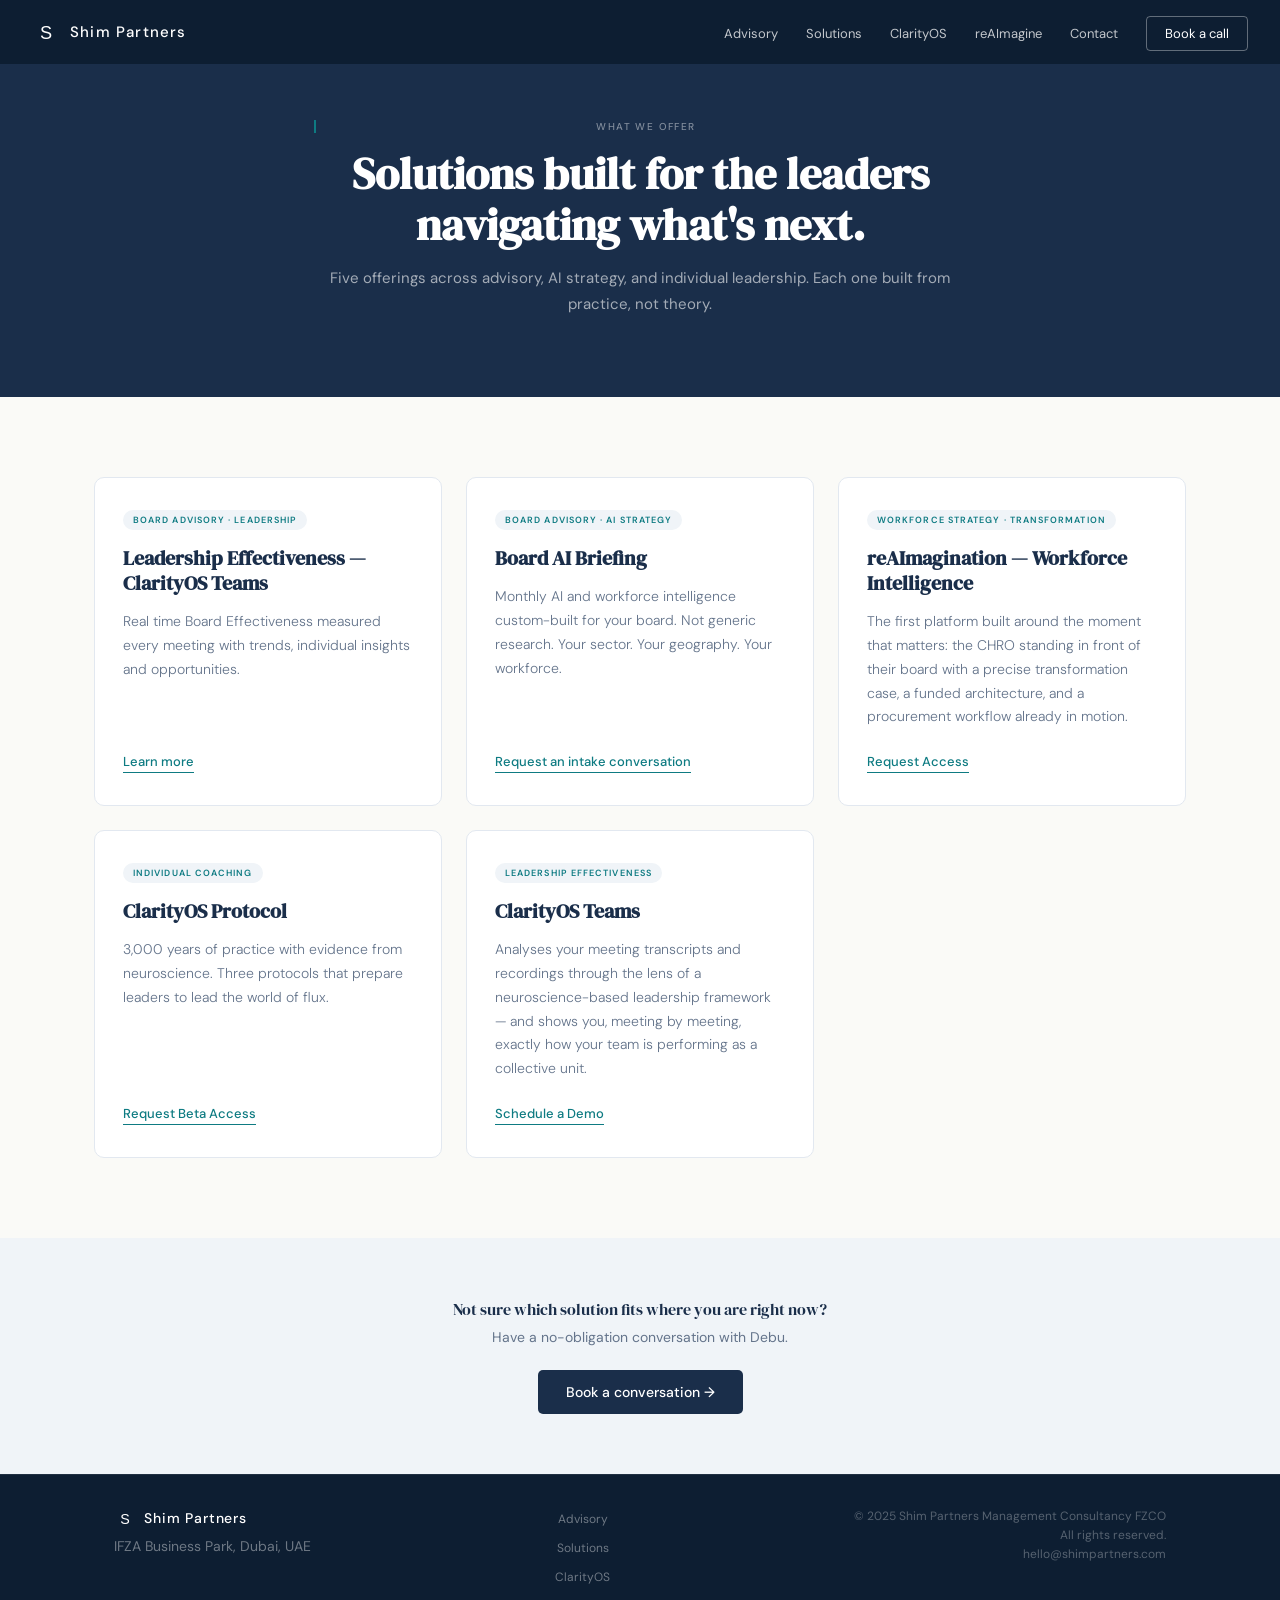
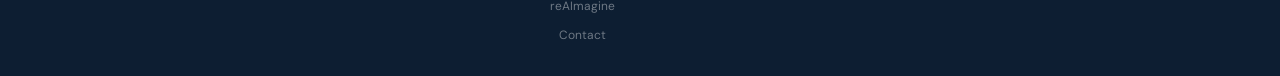
==== solutions.html @ 712d3e9e "Initial build: Shim Partners static website Two-page vanilla HTML/CSS/JS site with split hero animat" ====
<!DOCTYPE html>
<html lang="en">
<head>
  <meta charset="UTF-8">
  <meta name="viewport" content="width=device-width, initial-scale=1.0">
  <title>Solutions | Shim Partners</title>
  <meta name="description" content="Five offerings across advisory, AI strategy, and individual leadership. Each one built from practice, not theory.">
  <meta property="og:title" content="Solutions | Shim Partners">
  <meta property="og:description" content="Five offerings across advisory, AI strategy, and individual leadership. Each one built from practice, not theory.">
  <meta property="og:type" content="website">
  <link rel="icon" type="image/svg+xml" href="assets/favicon.svg">
  <link rel="preconnect" href="https://fonts.googleapis.com">
  <link rel="preconnect" href="https://fonts.gstatic.com" crossorigin>
  <link href="https://fonts.googleapis.com/css2?family=DM+Sans:wght@300;400;500&family=DM+Serif+Display&display=swap" rel="stylesheet">
  <link rel="stylesheet" href="css/base.css">
  <link rel="stylesheet" href="css/components.css">
</head>
<body>

<!-- ── NAV ── -->
<nav class="nav nav--solid">
  <a href="index.html" class="nav__brand">
    <img src="assets/logo.svg" alt="Shim Partners logo">
    <span class="nav__wordmark">Shim Partners</span>
  </a>
  <ul class="nav__links">
    <li><a href="index.html#advisory">Advisory</a></li>
    <li><a href="solutions.html">Solutions</a></li>
    <li><a href="https://clarity-os.co" target="_blank" rel="noopener noreferrer">ClarityOS</a></li>
    <li><a href="https://reimagine.work" target="_blank" rel="noopener noreferrer">reAImagine</a></li>
    <li><a href="index.html#contact">Contact</a></li>
    <li><a href="mailto:hello@shimpartners.com" class="nav__cta">Book a call</a></li>
  </ul>
  <button class="nav__hamburger" aria-label="Open menu">
    <span></span><span></span><span></span>
  </button>
</nav>

<!-- Mobile overlay -->
<div class="nav__overlay">
  <button class="nav__close" aria-label="Close menu">&times;</button>
  <a href="index.html#advisory">Advisory</a>
  <a href="solutions.html">Solutions</a>
  <a href="https://clarity-os.co" target="_blank" rel="noopener noreferrer">ClarityOS</a>
  <a href="https://reimagine.work" target="_blank" rel="noopener noreferrer">reAImagine</a>
  <a href="index.html#contact">Contact</a>
  <a href="mailto:hello@shimpartners.com">Book a call</a>
</div>

<!-- ── SOLUTIONS HERO ── -->
<section class="solutions-hero">
  <div class="container--narrow">
    <p class="eyebrow eyebrow--teal" style="color: rgba(255,255,255,0.45); border-left: 2px solid var(--teal); padding-left: 10px;">What We Offer</p>
    <h1>Solutions built for the leaders navigating what's next.</h1>
    <p class="solutions-hero__sub">Five offerings across advisory, AI strategy, and individual leadership. Each one built from practice, not theory.</p>
  </div>
</section>

<!-- ── SOLUTIONS GRID ── -->
<section class="solutions-grid">
  <div class="container--wide">
    <div class="solutions-grid__cards">

      <div class="solution-card">
        <span class="solution-card__badge">Board Advisory &middot; Leadership</span>
        <h3>Leadership Effectiveness — ClarityOS Teams</h3>
        <p class="solution-card__desc">Real time Board Effectiveness measured every meeting with trends, individual insights and opportunities.</p>
        <a href="#" class="solution-card__cta">Learn more</a>
      </div>

      <div class="solution-card">
        <span class="solution-card__badge">Board Advisory &middot; AI Strategy</span>
        <h3>Board AI Briefing</h3>
        <p class="solution-card__desc">Monthly AI and workforce intelligence custom-built for your board. Not generic research. Your sector. Your geography. Your workforce.</p>
        <a href="#" class="solution-card__cta">Request an intake conversation</a>
      </div>

      <div class="solution-card">
        <span class="solution-card__badge">Workforce Strategy &middot; Transformation</span>
        <h3>reAImagination — Workforce Intelligence</h3>
        <p class="solution-card__desc">The first platform built around the moment that matters: the CHRO standing in front of their board with a precise transformation case, a funded architecture, and a procurement workflow already in motion.</p>
        <a href="#" class="solution-card__cta">Request Access</a>
      </div>

      <div class="solution-card">
        <span class="solution-card__badge">Individual Coaching</span>
        <h3>ClarityOS Protocol</h3>
        <p class="solution-card__desc">3,000 years of practice with evidence from neuroscience. Three protocols that prepare leaders to lead the world of flux.</p>
        <a href="#" class="solution-card__cta">Request Beta Access</a>
      </div>

      <div class="solution-card">
        <span class="solution-card__badge">Leadership Effectiveness</span>
        <h3>ClarityOS Teams</h3>
        <p class="solution-card__desc">Analyses your meeting transcripts and recordings through the lens of a neuroscience-based leadership framework — and shows you, meeting by meeting, exactly how your team is performing as a collective unit.</p>
        <a href="#" class="solution-card__cta">Schedule a Demo</a>
      </div>

    </div>
  </div>
</section>

<!-- ── CTA STRIP ── -->
<section class="cta-strip">
  <div class="container--narrow">
    <p class="cta-strip__title">Not sure which solution fits where you are right now?</p>
    <p class="cta-strip__sub">Have a no-obligation conversation with Debu.</p>
    <a href="mailto:hello@shimpartners.com" class="cta-strip__btn">Book a conversation &rarr;</a>
  </div>
</section>

<!-- ── FOOTER ── -->
<footer class="footer">
  <div class="container">
    <div class="footer__row">
      <div>
        <div class="footer__brand">
          <img src="assets/logo.svg" alt="Shim Partners">
          <span>Shim Partners</span>
        </div>
        <p class="footer__address">IFZA Business Park, Dubai, UAE</p>
      </div>
      <ul class="footer__nav">
        <li><a href="index.html#advisory">Advisory</a></li>
        <li><a href="solutions.html">Solutions</a></li>
        <li><a href="https://clarity-os.co" target="_blank" rel="noopener noreferrer">ClarityOS</a></li>
        <li><a href="https://reimagine.work" target="_blank" rel="noopener noreferrer">reAImagine</a></li>
        <li><a href="index.html#contact">Contact</a></li>
      </ul>
      <div class="footer__legal">
        <p>&copy; 2025 Shim Partners Management Consultancy FZCO</p>
        <p>All rights reserved.</p>
        <p><a href="mailto:hello@shimpartners.com">hello@shimpartners.com</a></p>
      </div>
    </div>
  </div>
</footer>

<script src="js/main.js"></script>
</body>
</html>
---- css/base.css ----
/* ── Reset & Custom Properties ── */
*, *::before, *::after {
  margin: 0;
  padding: 0;
  box-sizing: border-box;
}

:root {
  --navy:        #1A2E4A;
  --navy-deep:   #0D1E32;
  --teal:        #0E7B82;
  --teal-deep:   #0A5F65;
  --ivory:       #FAFAF7;
  --silver:      #F0F4F8;
  --mid:         #64748B;
  --border:      #E2E8F0;
  --white:       #FFFFFF;

  --font-display: 'DM Serif Display', serif;
  --font-body:    'DM Sans', sans-serif;
}

html {
  scroll-behavior: smooth;
}

body {
  font-family: var(--font-body);
  background: var(--ivory);
  color: var(--mid);
  -webkit-font-smoothing: antialiased;
  -moz-osx-font-smoothing: grayscale;
}

img, svg { display: block; max-width: 100%; }
a { text-decoration: none; color: inherit; }
button { font-family: var(--font-body); cursor: pointer; }
input, textarea { font-family: var(--font-body); }

/* ── Container ── */
.container {
  max-width: 1100px;
  margin: 0 auto;
  padding: 0 24px;
}

.container--wide {
  max-width: 1140px;
  margin: 0 auto;
  padding: 0 24px;
}

.container--narrow {
  max-width: 800px;
  margin: 0 auto;
  padding: 0 24px;
}

/* ── Eyebrow ── */
.eyebrow {
  font-size: 10px;
  font-weight: 500;
  letter-spacing: 0.16em;
  text-transform: uppercase;
}

.eyebrow--teal {
  color: var(--teal);
  letter-spacing: 0.14em;
  margin-bottom: 16px;
}

.eyebrow--light {
  color: rgba(255,255,255,0.45);
  border-left: 2px solid var(--teal);
  padding-left: 10px;
}

.eyebrow--light-alt {
  color: rgba(255,255,255,0.45);
  border-left: 2px solid rgba(255,255,255,0.4);
  padding-left: 10px;
}

/* ── Typography ── */
h1, h2 {
  font-family: var(--font-display);
  color: var(--navy);
  line-height: 1.2;
}

h1 { font-size: clamp(28px, 3.5vw, 44px); line-height: 1.15; }
h2 { font-size: clamp(24px, 2.8vw, 38px); }

/* ── Link styles ── */
.link-teal {
  color: var(--teal);
  font-weight: 500;
  font-size: 14px;
  display: inline-block;
}
.link-teal:hover { text-decoration: underline; }
---- css/components.css ----
/* ══════════════════════════════════════
   NAVIGATION
   ══════════════════════════════════════ */
.nav {
  position: fixed;
  top: 0;
  left: 0;
  width: 100%;
  z-index: 100;
  padding: 0 32px;
  height: 64px;
  display: flex;
  align-items: center;
  justify-content: space-between;
  transition: background 300ms ease;
}

.nav--transparent { background: transparent; }
.nav--solid { background: var(--navy-deep); }

.nav__brand {
  display: flex;
  align-items: center;
  gap: 10px;
}

.nav__brand img { width: 28px; height: 28px; }

.nav__wordmark {
  color: var(--white);
  font-family: var(--font-body);
  font-weight: 500;
  font-size: 15px;
  letter-spacing: 0.08em;
}

.nav__links {
  display: flex;
  align-items: center;
  gap: 28px;
  list-style: none;
}

.nav__links a {
  color: var(--white);
  font-size: 13px;
  font-weight: 400;
  opacity: 0.75;
  transition: opacity 200ms ease;
}
.nav__links a:hover { opacity: 1; }

.nav__cta {
  border: 1px solid rgba(255,255,255,0.35);
  color: var(--white) !important;
  border-radius: 4px;
  padding: 8px 18px;
  font-size: 13px;
  font-weight: 400;
  opacity: 1 !important;
  transition: background 200ms ease, opacity 200ms ease;
}
.nav__cta:hover { background: rgba(255,255,255,0.12); }

/* Hamburger */
.nav__hamburger {
  display: none;
  flex-direction: column;
  gap: 5px;
  background: none;
  border: none;
  cursor: pointer;
  padding: 4px;
}
.nav__hamburger span {
  display: block;
  width: 24px;
  height: 2px;
  background: var(--white);
  border-radius: 1px;
  transition: transform 300ms ease, opacity 300ms ease;
}

/* Mobile overlay */
.nav__overlay {
  display: none;
  position: fixed;
  inset: 0;
  background: var(--navy-deep);
  z-index: 99;
  flex-direction: column;
  align-items: center;
  justify-content: center;
  gap: 28px;
}
.nav__overlay.is-open { display: flex; }

.nav__overlay a {
  color: var(--white);
  font-size: 20px;
  font-weight: 400;
  opacity: 0.8;
  transition: opacity 200ms ease;
}
.nav__overlay a:hover { opacity: 1; }

.nav__close {
  position: absolute;
  top: 20px;
  right: 28px;
  background: none;
  border: none;
  color: var(--white);
  font-size: 32px;
  cursor: pointer;
  line-height: 1;
}


/* ══════════════════════════════════════
   SPLIT HERO
   ══════════════════════════════════════ */
.hero {
  display: flex;
  min-height: 100vh;
  overflow: hidden;
}

.hero__panel {
  flex: 1;
  display: flex;
  align-items: center;
  justify-content: center;
  padding: 80px 40px;
  will-change: transform;
  opacity: 0;
}

.hero__panel--left {
  background: var(--navy);
  transform: translateX(-100%);
}

.hero__panel--right {
  background: var(--teal-deep);
  transform: translateX(100%);
}

.hero__panel.animate-in {
  opacity: 1;
  transform: translateX(0);
  transition: transform 850ms cubic-bezier(0.22, 1, 0.36, 1),
              opacity 600ms ease;
}

/* Remove will-change after animation */
.hero__panel.animation-done { will-change: auto; }

.hero__content {
  max-width: 480px;
}

.hero__content .eyebrow,
.hero__content h1,
.hero__content .hero__sub,
.hero__content .hero__cta {
  opacity: 0;
  transform: translateY(12px);
}

.hero__content.stagger .eyebrow {
  animation: fadeUp 500ms ease forwards;
  animation-delay: 400ms;
}
.hero__content.stagger h1 {
  animation: fadeUp 500ms ease forwards;
  animation-delay: 520ms;
}
.hero__content.stagger .hero__sub {
  animation: fadeUp 500ms ease forwards;
  animation-delay: 640ms;
}
.hero__content.stagger .hero__cta {
  animation: fadeUp 500ms ease forwards;
  animation-delay: 760ms;
}

@keyframes fadeUp {
  to {
    opacity: 1;
    transform: translateY(0);
  }
}

.hero h1 {
  color: var(--white);
  margin-top: 20px;
}

.hero__sub {
  font-weight: 300;
  font-size: 15px;
  color: rgba(255,255,255,0.65);
  line-height: 1.7;
  max-width: 400px;
  margin-top: 16px;
}

.hero__cta {
  display: inline-block;
  margin-top: 32px;
  padding: 13px 26px;
  border-radius: 5px;
  font-size: 14px;
  font-weight: 500;
  color: var(--white);
  transition: background 200ms ease;
}

.hero__cta--primary {
  background: var(--teal);
}
.hero__cta--primary:hover { background: var(--teal-deep); }

.hero__cta--ghost {
  background: rgba(255,255,255,0.15);
  border: 1px solid rgba(255,255,255,0.3);
}
.hero__cta--ghost:hover { background: rgba(255,255,255,0.25); }


/* ══════════════════════════════════════
   VENTURES BAR
   ══════════════════════════════════════ */
.ventures {
  background: var(--navy-deep);
  padding: 28px 0;
}

.ventures__row {
  display: flex;
  justify-content: center;
  gap: 32px;
  flex-wrap: wrap;
}

.ventures__pill {
  border: 1px solid rgba(255,255,255,0.12);
  border-radius: 4px;
  padding: 10px 20px;
  background: rgba(255,255,255,0.04);
  transition: all 200ms ease;
  display: block;
}
.ventures__pill:hover {
  background: rgba(255,255,255,0.09);
  border-color: rgba(255,255,255,0.25);
}

.ventures__tag {
  font-size: 9px;
  text-transform: uppercase;
  letter-spacing: 0.1em;
  color: var(--teal);
  font-weight: 500;
  margin-bottom: 4px;
}

.ventures__name {
  font-size: 13px;
  color: var(--white);
  font-weight: 500;
}


/* ══════════════════════════════════════
   ADVISORY SECTION
   ══════════════════════════════════════ */
.advisory {
  background: var(--ivory);
  padding: 100px 0;
}

.advisory__grid {
  display: grid;
  grid-template-columns: 55% 45%;
  gap: 80px;
  align-items: start;
}

.advisory__body p {
  font-size: 15px;
  color: var(--mid);
  line-height: 1.75;
  margin-top: 20px;
}

.advisory__cta {
  margin-top: 32px;
}

/* Credential tiles */
.credentials { display: flex; flex-direction: column; gap: 12px; }

.credential-tile {
  background: var(--white);
  border: 1px solid var(--border);
  border-left: 4px solid var(--teal);
  border-radius: 0 6px 6px 0;
  padding: 18px 20px;
}

.credential-tile__number {
  font-family: var(--font-display);
  font-size: 28px;
  color: var(--navy);
  line-height: 1;
  margin-bottom: 6px;
}

.credential-tile__label {
  font-size: 13px;
  color: var(--mid);
  line-height: 1.5;
}


/* ══════════════════════════════════════
   ABOUT / DEBU
   ══════════════════════════════════════ */
.about {
  background: var(--silver);
  padding: 80px 0;
  text-align: center;
}

.about__avatar {
  width: 64px;
  height: 64px;
  border-radius: 50%;
  background: var(--navy);
  color: var(--white);
  font-family: var(--font-body);
  font-size: 20px;
  font-weight: 500;
  display: flex;
  align-items: center;
  justify-content: center;
  margin: 0 auto 24px;
}

.about__quote {
  font-family: var(--font-display);
  font-size: clamp(18px, 2.2vw, 26px);
  color: var(--navy);
  line-height: 1.4;
  font-style: italic;
  max-width: 620px;
  margin: 20px auto;
}

.about__attribution {
  font-size: 12px;
  color: var(--mid);
  letter-spacing: 0.04em;
}

.about__link {
  margin-top: 24px;
}


/* ══════════════════════════════════════
   CONTACT
   ══════════════════════════════════════ */
.contact {
  background: var(--navy);
  padding: 100px 0;
}

.contact__grid {
  display: grid;
  grid-template-columns: 1fr 1fr;
  gap: 80px;
  align-items: start;
}

.contact h2 {
  color: var(--white);
  font-size: clamp(22px, 2.5vw, 36px);
}

.contact__sub {
  font-size: 14px;
  color: rgba(255,255,255,0.6);
  line-height: 1.7;
  margin-top: 16px;
}

.contact__note {
  font-size: 12px;
  color: var(--teal);
  margin-top: 20px;
}

.contact__form input,
.contact__form textarea {
  width: 100%;
  background: rgba(255,255,255,0.06);
  border: 1px solid rgba(255,255,255,0.15);
  border-radius: 4px;
  padding: 11px 14px;
  color: var(--white);
  font-size: 14px;
  margin-bottom: 12px;
  outline: none;
  transition: border-color 200ms ease;
}
.contact__form input::placeholder,
.contact__form textarea::placeholder {
  color: rgba(255,255,255,0.35);
}
.contact__form input:focus,
.contact__form textarea:focus {
  border-color: var(--teal);
}

.contact__form textarea { resize: vertical; }

.contact__submit {
  background: var(--teal);
  color: var(--white);
  width: 100%;
  padding: 13px;
  border-radius: 5px;
  border: none;
  font-size: 14px;
  font-weight: 500;
  transition: background 200ms ease;
}
.contact__submit:hover { background: var(--teal-deep); }

.contact__thanks {
  text-align: center;
  color: var(--white);
  font-family: var(--font-display);
  font-size: 18px;
}


/* ══════════════════════════════════════
   FOOTER
   ══════════════════════════════════════ */
.footer {
  background: var(--navy-deep);
  padding: 32px 0;
  border-top: 1px solid rgba(255,255,255,0.08);
}

.footer__row {
  display: flex;
  align-items: flex-start;
  justify-content: space-between;
}

.footer__brand {
  display: flex;
  align-items: center;
  gap: 8px;
  margin-bottom: 8px;
}

.footer__brand img { width: 22px; height: 22px; }
.footer__brand span {
  color: var(--white);
  font-size: 14px;
  font-weight: 500;
  letter-spacing: 0.06em;
}

.footer__address {
  font-size: 14px;
  color: rgba(255,255,255,0.4);
}

.footer__nav {
  display: flex;
  flex-direction: column;
  gap: 8px;
  align-items: center;
  list-style: none;
}

.footer__nav a {
  font-size: 12px;
  color: rgba(255,255,255,0.4);
  transition: color 200ms ease;
}
.footer__nav a:hover { color: rgba(255,255,255,0.8); }

.footer__legal {
  text-align: right;
}

.footer__legal p {
  font-size: 12px;
  color: rgba(255,255,255,0.3);
  line-height: 1.6;
}

.footer__legal a {
  color: rgba(255,255,255,0.3);
  transition: color 200ms ease;
}
.footer__legal a:hover { color: var(--teal); }


/* ══════════════════════════════════════
   SOLUTIONS PAGE — HERO
   ══════════════════════════════════════ */
.solutions-hero {
  background: var(--navy);
  padding: 120px 0 80px;
  text-align: center;
}

.solutions-hero .container--narrow { max-width: 700px; }

.solutions-hero h1 {
  color: var(--white);
}

.solutions-hero__sub {
  font-size: 15px;
  color: rgba(255,255,255,0.6);
  line-height: 1.7;
  margin-top: 16px;
}


/* ══════════════════════════════════════
   SOLUTIONS GRID
   ══════════════════════════════════════ */
.solutions-grid {
  background: var(--ivory);
  padding: 80px 0;
}

.solutions-grid__cards {
  display: grid;
  grid-template-columns: repeat(3, 1fr);
  gap: 24px;
}

.solution-card {
  background: var(--white);
  border: 1px solid var(--border);
  border-radius: 10px;
  padding: 32px 28px;
  display: flex;
  flex-direction: column;
  position: relative;
  transition: box-shadow 250ms ease, transform 250ms ease;
}
.solution-card:hover {
  transform: translateY(-4px);
  box-shadow: 0 12px 32px rgba(26,46,74,0.10);
}

.solution-card__badge {
  display: inline-block;
  background: var(--silver);
  color: var(--teal);
  font-size: 9px;
  text-transform: uppercase;
  font-weight: 600;
  letter-spacing: 0.12em;
  padding: 4px 10px;
  border-radius: 20px;
  margin-bottom: 16px;
  align-self: flex-start;
}

.solution-card h3 {
  font-family: var(--font-display);
  font-size: 20px;
  color: var(--navy);
  line-height: 1.25;
  margin-bottom: 14px;
}

.solution-card__desc {
  font-weight: 300;
  font-size: 14px;
  color: var(--mid);
  line-height: 1.7;
  flex-grow: 1;
}

.solution-card__cta {
  display: inline-block;
  margin-top: 24px;
  font-size: 13px;
  font-weight: 500;
  color: var(--teal);
  padding-bottom: 2px;
  border-bottom: 1.5px solid var(--teal);
  align-self: flex-start;
  transition: color 200ms ease, border-color 200ms ease;
}
.solution-card__cta:hover {
  color: var(--navy);
  border-color: var(--navy);
}


/* ══════════════════════════════════════
   CTA STRIP
   ══════════════════════════════════════ */
.cta-strip {
  background: var(--silver);
  padding: 60px 0;
  text-align: center;
}

.cta-strip__title {
  font-family: var(--font-display);
  font-size: 16px;
  color: var(--navy);
}

.cta-strip__sub {
  font-size: 14px;
  color: var(--mid);
  margin-top: 8px;
}

.cta-strip__btn {
  display: inline-block;
  margin-top: 24px;
  background: var(--navy);
  color: var(--white);
  padding: 13px 28px;
  border-radius: 5px;
  font-size: 14px;
  font-weight: 500;
  transition: background 200ms ease;
}
.cta-strip__btn:hover { background: var(--navy-deep); }


/* ══════════════════════════════════════
   RESPONSIVE
   ══════════════════════════════════════ */
@media (max-width: 1023px) {
  .solutions-grid__cards {
    grid-template-columns: repeat(2, 1fr);
  }
}

@media (max-width: 767px) {
  /* Nav */
  .nav__links { display: none; }
  .nav__hamburger { display: flex; }
  .nav { padding: 0 20px; }

  /* Hero */
  .hero {
    flex-direction: column;
  }
  .hero__panel {
    flex: none;
    width: 100%;
    min-height: 75vh;
    padding: 80px 24px 60px;
  }
  .hero__panel--left {
    transform: translateY(-100%);
  }
  .hero__panel--right {
    transform: translateY(100%);
  }
  .hero__panel.animate-in {
    transform: translateY(0);
  }

  /* Ventures */
  .ventures__row {
    gap: 12px;
    justify-content: center;
  }
  .ventures__pill {
    flex: 1 1 calc(50% - 12px);
    min-width: 140px;
  }

  /* Advisory */
  .advisory { padding: 60px 0; }
  .advisory__grid {
    grid-template-columns: 1fr;
    gap: 40px;
  }

  /* About */
  .about { padding: 48px 0; }

  /* Contact */
  .contact { padding: 60px 0; }
  .contact__grid {
    grid-template-columns: 1fr;
    gap: 40px;
  }

  /* Footer */
  .footer__row {
    flex-direction: column;
    gap: 24px;
    align-items: center;
    text-align: center;
  }
  .footer__legal { text-align: center; }

  /* Solutions grid */
  .solutions-grid__cards {
    grid-template-columns: 1fr;
  }
  .solutions-hero { padding: 100px 0 60px; }
  .solutions-grid { padding: 48px 0; }
  .cta-strip { padding: 40px 0; }
}
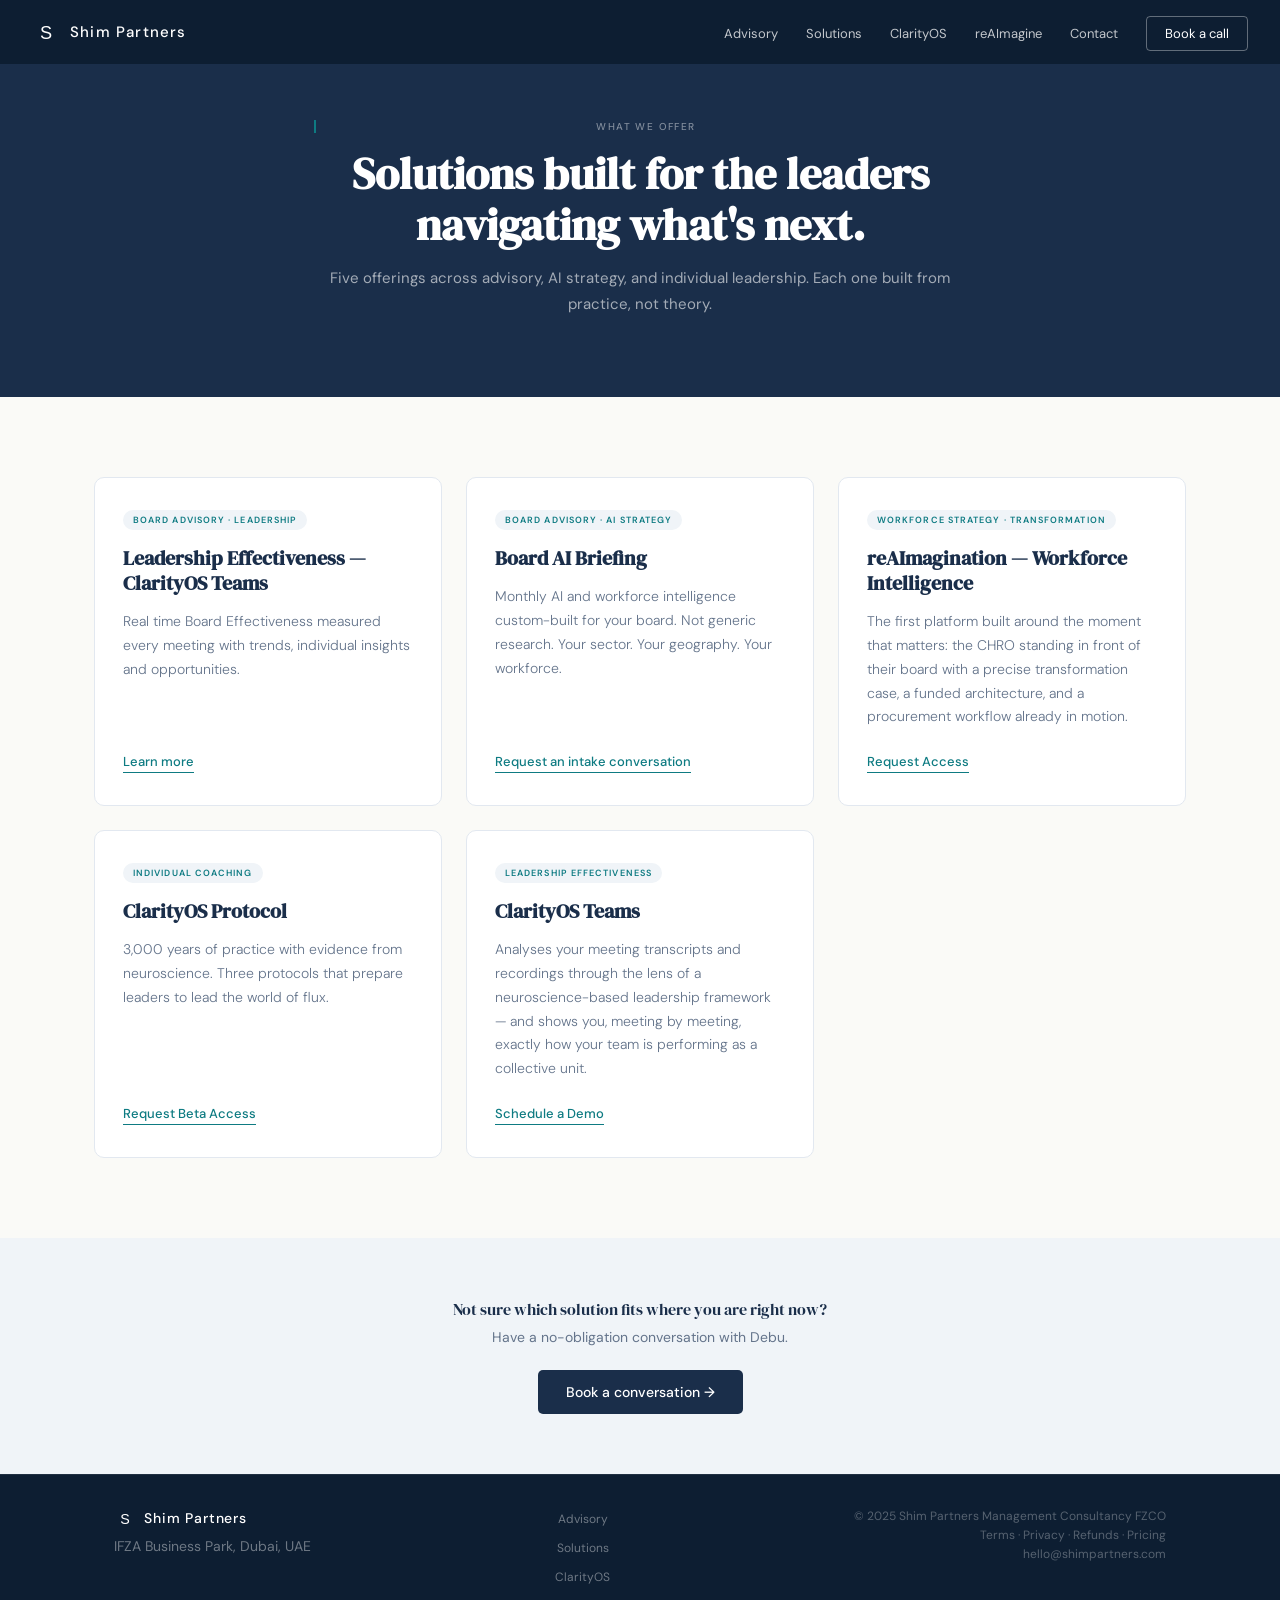
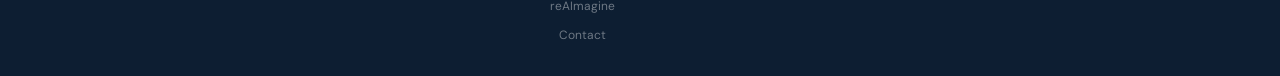
==== commit 59f1ad42: "Add Terms, Privacy Policy, Refund Policy, and Pricing pages Content sourced from SP_Terms_and_Condit" ====
--- a/solutions.html
+++ b/solutions.html
@@ -27,7 +27,7 @@
     <li><a href="index.html#advisory">Advisory</a></li>
     <li><a href="solutions.html">Solutions</a></li>
     <li><a href="https://clarity-os.co" target="_blank" rel="noopener noreferrer">ClarityOS</a></li>
-    <li><a href="https://reimagine.work" target="_blank" rel="noopener noreferrer">reAImagine</a></li>
+    <li><a href="https://reaimagine.work" target="_blank" rel="noopener noreferrer">reAImagine</a></li>
     <li><a href="index.html#contact">Contact</a></li>
     <li><a href="mailto:hello@shimpartners.com" class="nav__cta">Book a call</a></li>
   </ul>
@@ -42,7 +42,7 @@
   <a href="index.html#advisory">Advisory</a>
   <a href="solutions.html">Solutions</a>
   <a href="https://clarity-os.co" target="_blank" rel="noopener noreferrer">ClarityOS</a>
-  <a href="https://reimagine.work" target="_blank" rel="noopener noreferrer">reAImagine</a>
+  <a href="https://reaimagine.work" target="_blank" rel="noopener noreferrer">reAImagine</a>
   <a href="index.html#contact">Contact</a>
   <a href="mailto:hello@shimpartners.com">Book a call</a>
 </div>
@@ -124,12 +124,12 @@
         <li><a href="index.html#advisory">Advisory</a></li>
         <li><a href="solutions.html">Solutions</a></li>
         <li><a href="https://clarity-os.co" target="_blank" rel="noopener noreferrer">ClarityOS</a></li>
-        <li><a href="https://reimagine.work" target="_blank" rel="noopener noreferrer">reAImagine</a></li>
+        <li><a href="https://reaimagine.work" target="_blank" rel="noopener noreferrer">reAImagine</a></li>
         <li><a href="index.html#contact">Contact</a></li>
       </ul>
       <div class="footer__legal">
         <p>&copy; 2025 Shim Partners Management Consultancy FZCO</p>
-        <p>All rights reserved.</p>
+        <p><a href="terms.html">Terms</a> &middot; <a href="privacy-policy.html">Privacy</a> &middot; <a href="refund-policy.html">Refunds</a> &middot; <a href="pricing.html">Pricing</a></p>
         <p><a href="mailto:hello@shimpartners.com">hello@shimpartners.com</a></p>
       </div>
     </div>
--- a/css/components.css
+++ b/css/components.css
@@ -727,4 +727,233 @@
   .solutions-hero { padding: 100px 0 60px; }
   .solutions-grid { padding: 48px 0; }
   .cta-strip { padding: 40px 0; }
-}
+
+  /* Legal pages */
+  .legal-hero { padding: 100px 0 40px; }
+  .legal { padding: 48px 0; }
+  .legal__summary { grid-template-columns: 1fr; }
+}
+
+
+/* ══════════════════════════════════════
+   LEGAL / POLICY PAGES
+   ══════════════════════════════════════ */
+.legal-hero {
+  background: var(--navy);
+  padding: 120px 0 56px;
+}
+
+.legal-hero h1 {
+  color: var(--white);
+}
+
+.legal-hero__sub {
+  font-size: 14px;
+  color: rgba(255,255,255,0.5);
+  margin-top: 10px;
+}
+
+.legal {
+  background: var(--ivory);
+  padding: 64px 0;
+}
+
+.legal h2 {
+  font-size: clamp(18px, 2vw, 24px);
+  margin-top: 40px;
+  margin-bottom: 12px;
+}
+
+.legal h2:first-child {
+  margin-top: 0;
+}
+
+.legal h3 {
+  font-family: var(--font-display);
+  font-size: 16px;
+  color: var(--navy);
+  margin-top: 24px;
+  margin-bottom: 8px;
+}
+
+.legal p {
+  font-size: 14px;
+  color: var(--mid);
+  line-height: 1.75;
+  margin-top: 10px;
+}
+
+.legal ul {
+  list-style: none;
+  padding: 0;
+  margin: 10px 0 0;
+}
+
+.legal ul li {
+  font-size: 14px;
+  color: var(--mid);
+  line-height: 1.75;
+  padding-left: 18px;
+  position: relative;
+}
+
+.legal ul li::before {
+  content: '';
+  position: absolute;
+  left: 0;
+  top: 10px;
+  width: 6px;
+  height: 6px;
+  border-radius: 50%;
+  background: var(--teal);
+}
+
+.legal a {
+  color: var(--teal);
+}
+.legal a:hover {
+  text-decoration: underline;
+}
+
+.legal__card {
+  background: var(--white);
+  border: 1px solid var(--border);
+  border-radius: 10px;
+  padding: 32px 28px;
+}
+
+.legal__summary {
+  display: grid;
+  grid-template-columns: 1fr 1fr;
+  gap: 12px;
+  margin-top: 16px;
+}
+
+.legal__summary-item {
+  background: var(--silver);
+  border: 1px solid var(--border);
+  border-left: 4px solid var(--teal);
+  border-radius: 0 6px 6px 0;
+  padding: 14px 16px;
+}
+
+.legal__summary-label {
+  font-size: 11px;
+  text-transform: uppercase;
+  letter-spacing: 0.1em;
+  color: var(--teal);
+  font-weight: 500;
+  margin-bottom: 4px;
+}
+
+.legal__summary-value {
+  font-size: 14px;
+  color: var(--navy);
+  font-weight: 500;
+}
+
+.legal__detail-grid {
+  display: grid;
+  grid-template-columns: auto 1fr;
+  gap: 6px 16px;
+  font-size: 13px;
+  margin-top: 12px;
+}
+
+.legal__detail-grid dt {
+  color: var(--mid);
+}
+
+.legal__detail-grid dd {
+  color: var(--navy);
+  font-weight: 500;
+}
+
+.legal hr {
+  border: none;
+  border-top: 1px solid var(--border);
+  margin: 32px 0;
+}
+
+/* Pricing cards */
+.pricing-cards {
+  display: grid;
+  grid-template-columns: repeat(3, 1fr);
+  gap: 24px;
+  margin-top: 24px;
+}
+
+.pricing-card {
+  background: var(--white);
+  border: 1px solid var(--border);
+  border-radius: 10px;
+  padding: 28px 24px;
+  display: flex;
+  flex-direction: column;
+  transition: box-shadow 250ms ease, transform 250ms ease;
+}
+
+.pricing-card:hover {
+  transform: translateY(-4px);
+  box-shadow: 0 12px 32px rgba(26,46,74,0.10);
+}
+
+.pricing-card__badge {
+  display: inline-block;
+  background: var(--silver);
+  color: var(--teal);
+  font-size: 9px;
+  text-transform: uppercase;
+  font-weight: 600;
+  letter-spacing: 0.12em;
+  padding: 4px 10px;
+  border-radius: 20px;
+  margin-bottom: 14px;
+  align-self: flex-start;
+}
+
+.pricing-card h3 {
+  font-family: var(--font-display);
+  font-size: 18px;
+  color: var(--navy);
+  margin: 0 0 10px;
+}
+
+.pricing-card p {
+  font-size: 13px;
+  color: var(--mid);
+  line-height: 1.7;
+  flex-grow: 1;
+  margin: 0;
+}
+
+.pricing-card__note {
+  font-size: 12px;
+  color: var(--mid);
+  margin-top: 10px;
+  opacity: 0.7;
+}
+
+.pricing-card__cta {
+  display: inline-block;
+  margin-top: 20px;
+  background: var(--teal);
+  color: var(--white);
+  padding: 10px 20px;
+  border-radius: 5px;
+  font-size: 13px;
+  font-weight: 500;
+  align-self: flex-start;
+  transition: background 200ms ease;
+}
+.pricing-card__cta:hover {
+  background: var(--teal-deep);
+  text-decoration: none;
+}
+
+@media (max-width: 1023px) {
+  .pricing-cards { grid-template-columns: repeat(2, 1fr); }
+}
+@media (max-width: 767px) {
+  .pricing-cards { grid-template-columns: 1fr; }
+}
